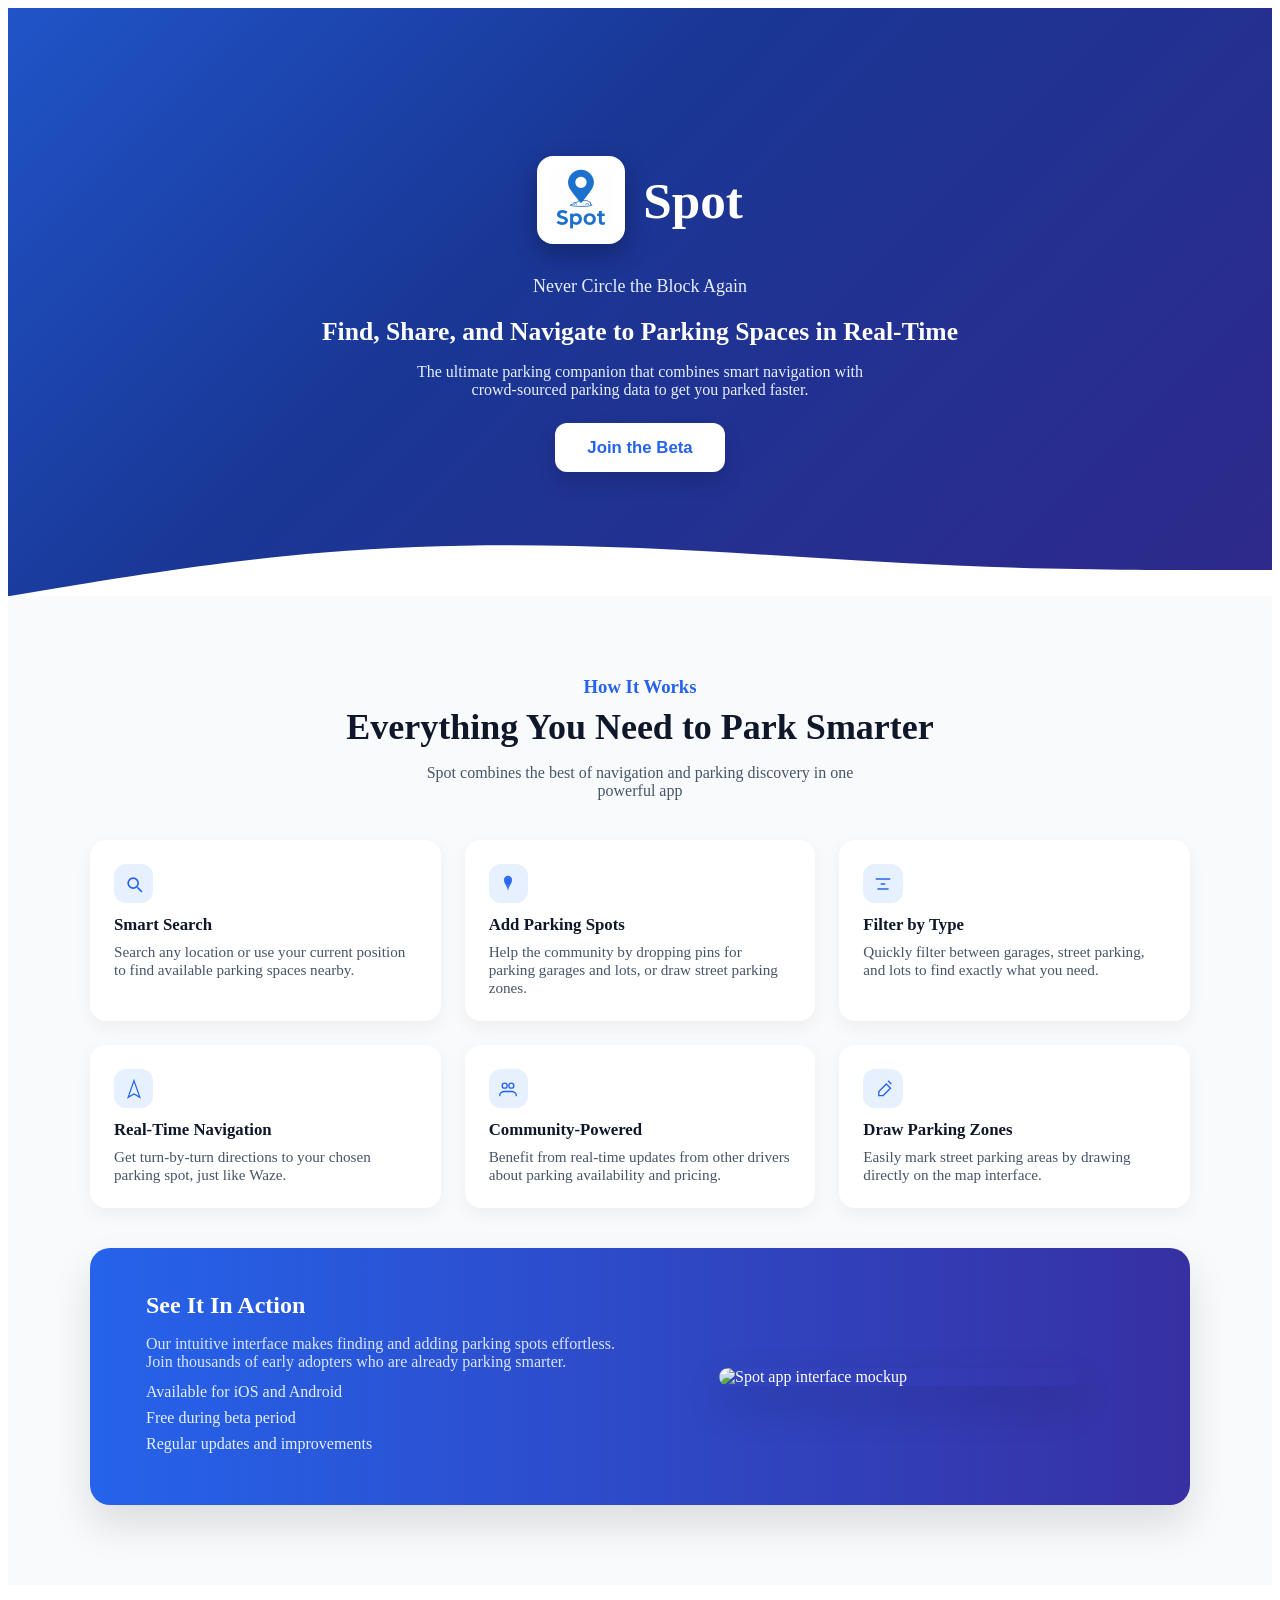
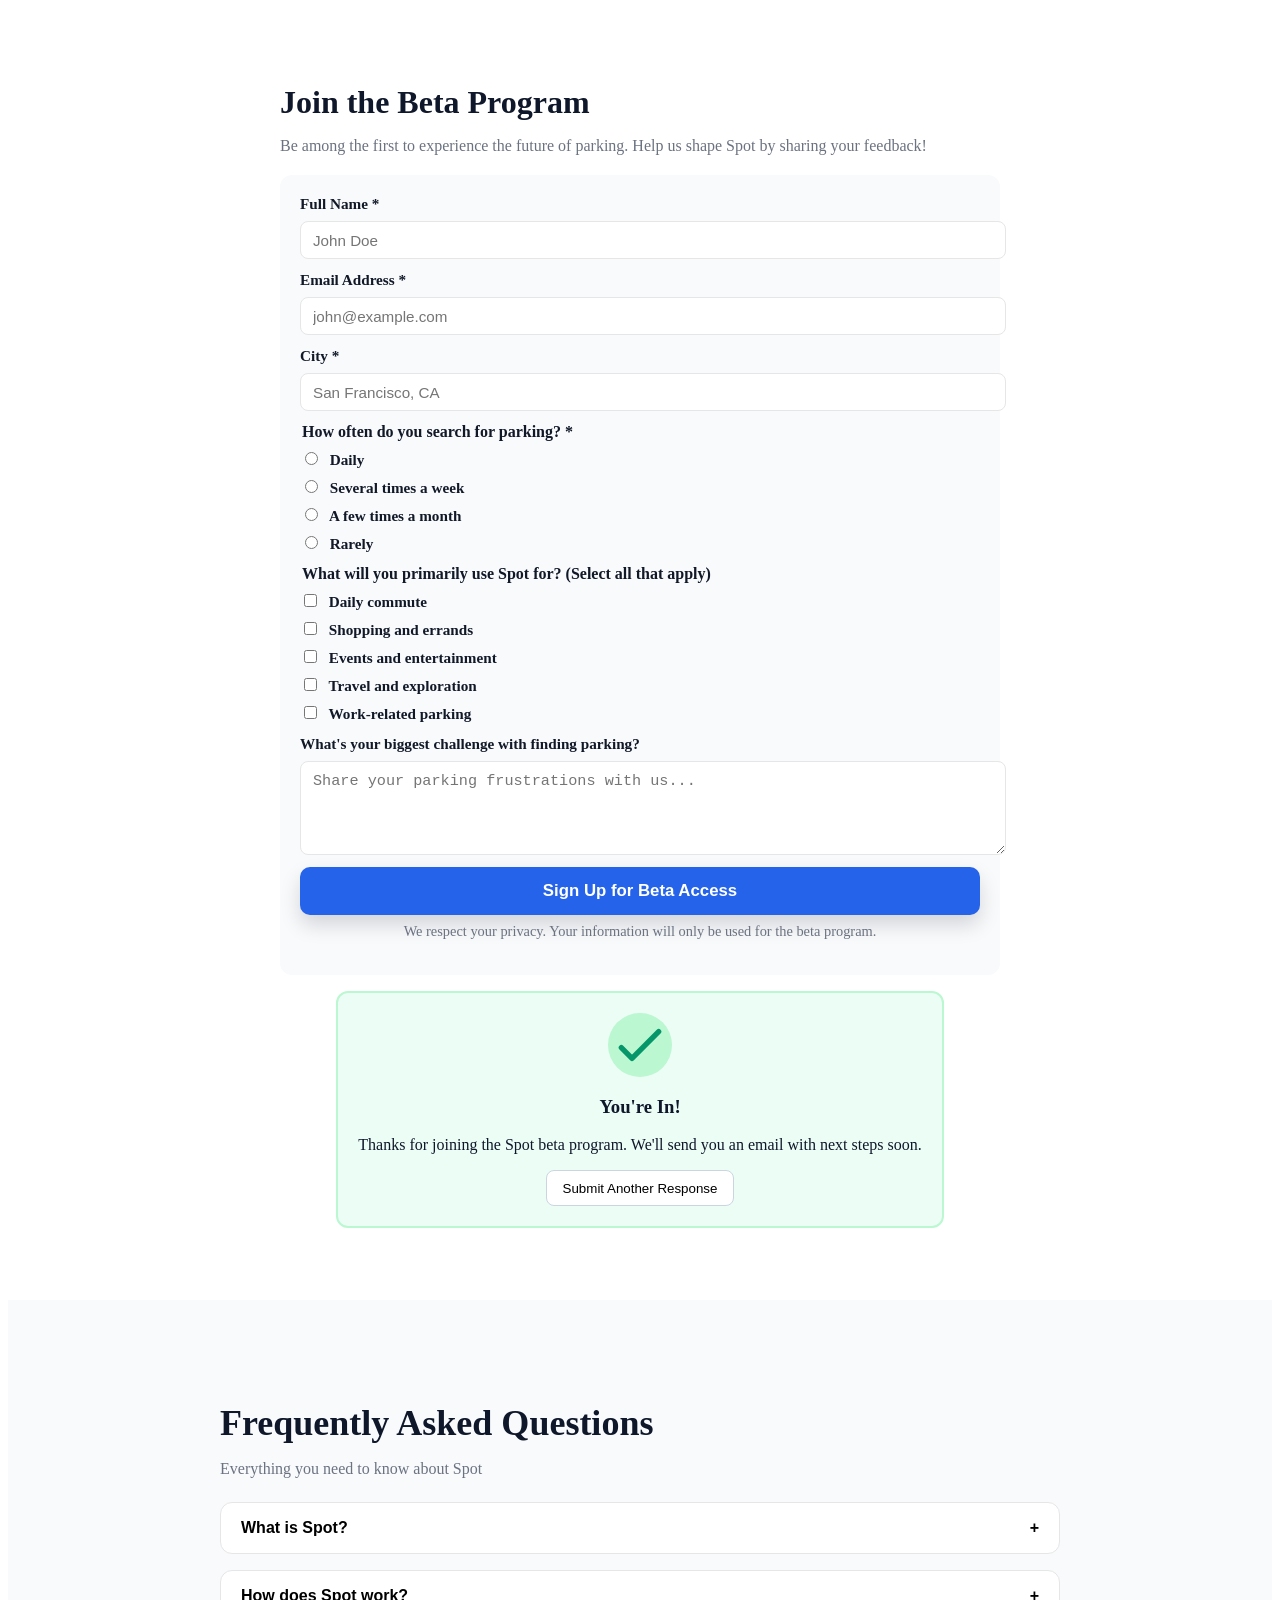
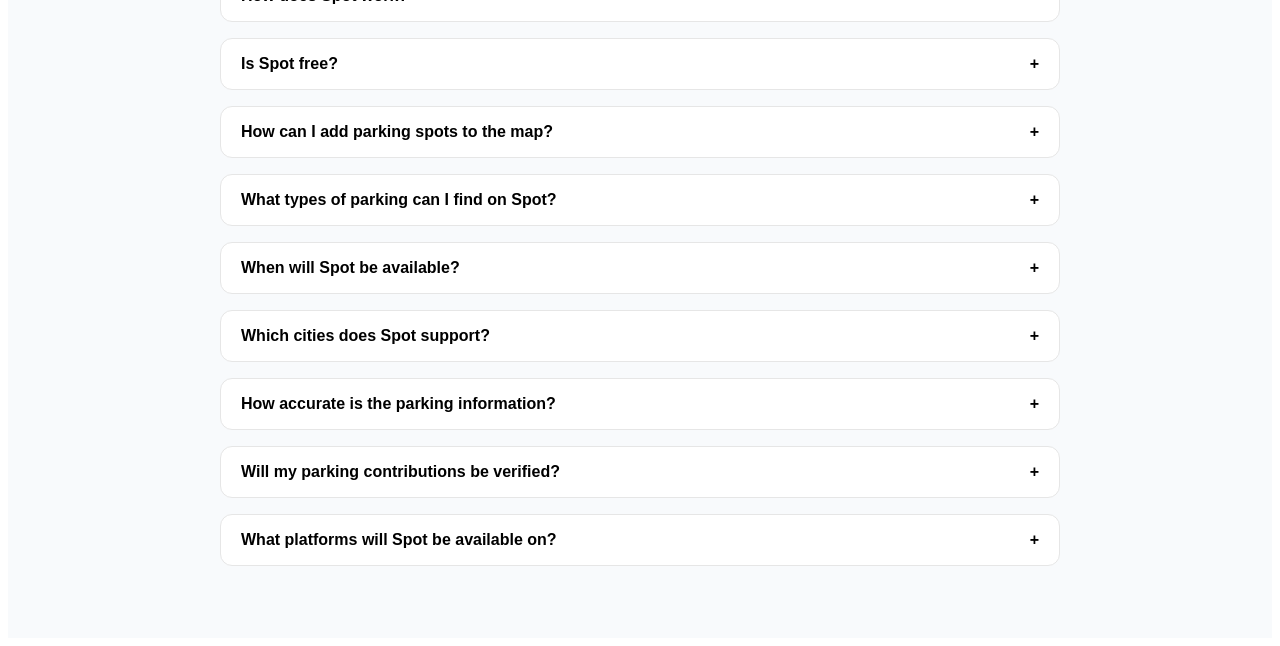
==== index.html @ 04f31eb8 "changes" ====
<!DOCTYPE html>
<html lang="en">
<head>
  <meta charset="UTF-8" />
  <meta name="viewport" content="width=device-width, initial-scale=1.0" />
  <title>Spot – Your Smart Location Companion</title>
  <link rel="stylesheet" href="landing-page.css" />
</head>
<body>

  <!-- Hero Section -->
  <header class="hero" role="banner">
    <div class="hero-inner">
      <div class="logo-heading" aria-hidden="false">
        <div class="logo-wrap" aria-hidden="true">
          <img src="../images/spot_logo.PNG" alt="Spot logo" class="hero-logo" />
        </div>
        <h1>Spot</h1>
      </div>

      <p class="tagline">Never Circle the Block Again</p>

      <h2 class="hero-title">Find, Share, and Navigate to Parking Spaces in Real-Time</h2>

      <p class="lead">
        The ultimate parking companion that combines smart navigation with crowd-sourced parking data to get you parked faster.
      </p>

      <button class="btn-primary" id="getStartedBtn">Join the Beta</button>
    </div>

    <!-- Decorative wave (white) -->
    <div class="wave" aria-hidden="true">
      <svg viewBox="0 0 1440 120" xmlns="http://www.w3.org/2000/svg" preserveAspectRatio="none">
        <path d="M0 120L60 110C120 100 240 80 360 70C480 60 600 60 720 65C840 70 960 80 1080 85C1200 90 1320 90 1380 90L1440 90V120H1380C1320 120 1200 120 1080 120C960 120 840 120 720 120C600 120 480 120 360 120C240 120 120 120 60 120H0Z" fill="#fff"/>
      </svg>
    </div>
  </header>

  <!-- Features Section -->
  <section class="features-section" aria-labelledby="features-heading">
    <div class="container">
      <div class="features-intro text-center">
        <h3 class="features-subtitle">How It Works</h3>
        <h2 id="features-heading" class="features-title">Everything You Need to Park Smarter</h2>
        <p class="features-lead">Spot combines the best of navigation and parking discovery in one powerful app</p>
      </div>

      <!-- Features grid -->
      <div class="features-grid">
        <article class="feature-card">
          <div class="feature-icon" aria-hidden="true">
            <svg viewBox="0 0 24 24" fill="none" stroke="currentColor" class="icon-svg">
              <circle cx="11" cy="11" r="6" stroke-width="2"></circle>
              <path d="M21 21l-4.35-4.35" stroke-width="2" stroke-linecap="round"></path>
            </svg>
          </div>
          <h4 class="feature-title">Smart Search</h4>
          <p class="feature-desc">Search any location or use your current position to find available parking spaces nearby.</p>
        </article>

        <article class="feature-card">
          <div class="feature-icon" aria-hidden="true">
            <svg viewBox="0 0 24 24" class="icon-svg" fill="none" stroke="currentColor">
              <path d="M12 11a2 2 0 1 0 0-4 2 2 0 0 0 0 4z" stroke-width="2"></path>
              <path d="M12 2c2.8 0 5 2 5 4.8 0 4.9-5 8.2-5 14.2 0-6-5-9.3-5-14.2C7 4 9.2 2 12 2z" stroke-width="0" fill="currentColor" opacity="0.9"></path>
            </svg>
          </div>
          <h4 class="feature-title">Add Parking Spots</h4>
          <p class="feature-desc">Help the community by dropping pins for parking garages and lots, or draw street parking zones.</p>
        </article>

        <article class="feature-card">
          <div class="feature-icon" aria-hidden="true">
            <svg viewBox="0 0 24 24" class="icon-svg" fill="none" stroke="currentColor">
              <path d="M4 6h16M10 12h4M6 18h12" stroke-width="2" stroke-linecap="round"></path>
            </svg>
          </div>
          <h4 class="feature-title">Filter by Type</h4>
          <p class="feature-desc">Quickly filter between garages, street parking, and lots to find exactly what you need.</p>
        </article>

        <article class="feature-card">
          <div class="feature-icon" aria-hidden="true">
            <svg viewBox="0 0 24 24" class="icon-svg" fill="none" stroke="currentColor">
              <path d="M12 2l7 20-7-4-7 4 7-20z" stroke-width="1.5"></path>
            </svg>
          </div>
          <h4 class="feature-title">Real-Time Navigation</h4>
          <p class="feature-desc">Get turn-by-turn directions to your chosen parking spot, just like Waze.</p>
        </article>

        <article class="feature-card">
          <div class="feature-icon" aria-hidden="true">
            <svg viewBox="0 0 24 24" class="icon-svg" fill="none" stroke="currentColor">
              <path d="M16 11c1.7 0 3-1.3 3-3s-1.3-3-3-3-3 1.3-3 3 1.3 3 3 3zM8 11c1.7 0 3-1.3 3-3S9.7 5 8 5 5 6.3 5 8s1.3 3 3 3z" stroke-width="1.6"></path>
              <path d="M2 20c0-3 3-5 6-5h8c3 0 6 2 6 5" stroke-width="1.6" stroke-linecap="round"></path>
            </svg>
          </div>
          <h4 class="feature-title">Community-Powered</h4>
          <p class="feature-desc">Benefit from real-time updates from other drivers about parking availability and pricing.</p>
        </article>

        <article class="feature-card">
          <div class="feature-icon" aria-hidden="true">
            <svg viewBox="0 0 24 24" class="icon-svg" fill="none" stroke="currentColor">
              <path d="M12 20l9-9-5-5-9 9v5h5z" stroke-width="1.6"></path>
              <path d="M18 2l4 4" stroke-width="1.6"></path>
            </svg>
          </div>
          <h4 class="feature-title">Draw Parking Zones</h4>
          <p class="feature-desc">Easily mark street parking areas by drawing directly on the map interface.</p>
        </article>
      </div>

      <!-- App Preview block -->
      <div class="app-preview">
        <div class="app-preview-inner">
          <div class="app-preview-text">
            <h4 class="app-preview-title">See It In Action</h4>
            <p class="app-preview-lead">Our intuitive interface makes finding and adding parking spots effortless. Join thousands of early adopters who are already parking smarter.</p>
            <ul class="app-preview-list">
              <li>Available for iOS and Android</li>
              <li>Free during beta period</li>
              <li>Regular updates and improvements</li>
            </ul>
          </div>

          <div class="app-preview-image">
            <img src="https://images.unsplash.com/photo-1629697776809-f37ceac39e77?crop=entropy&cs=tinysrgb&fit=max&fm=jpg&ixid=M3w3Nzg4Nzd8MHwxfHNlYXJjaHwxfHxtb2JpbGUlMjBhcHAlMjBtb2NrdXB8ZW58MXx8fHwxNzU5OTU0MTg3fDA&ixlib=rb-4.1.0&q=80&w=1080&utm_source=figma&utm_medium=referral" alt="Spot app interface mockup" class="preview-img" />
          </div>
        </div>
      </div>
    </div>
  </section>

  <!-- Beta Signup -->
  <section id="signup" class="beta-signup">
    <div class="container">
      <div class="signup-inner">
        <div class="signup-intro text-center">
          <h2 class="signup-title">Join the Beta Program</h2>
          <p class="signup-lead">Be among the first to experience the future of parking. Help us shape Spot by sharing your feedback!</p>
        </div>

        <form id="betaForm" class="signup-form" novalidate>
          <div class="form-row">
            <label for="name">Full Name *</label>
            <input id="name" name="name" type="text" required placeholder="John Doe" />
          </div>

          <div class="form-row">
            <label for="email">Email Address *</label>
            <input id="email" name="email" type="email" required placeholder="john@example.com" />
          </div>

          <div class="form-row">
            <label for="city">City *</label>
            <input id="city" name="city" type="text" required placeholder="San Francisco, CA" />
          </div>

          <fieldset class="form-row">
            <legend>How often do you search for parking? *</legend>
            <label><input type="radio" name="parkingFrequency" value="daily" required /> Daily</label>
            <label><input type="radio" name="parkingFrequency" value="weekly" /> Several times a week</label>
            <label><input type="radio" name="parkingFrequency" value="monthly" /> A few times a month</label>
            <label><input type="radio" name="parkingFrequency" value="rarely" /> Rarely</label>
          </fieldset>

          <fieldset class="form-row">
            <legend>What will you primarily use Spot for? (Select all that apply)</legend>
            <label><input type="checkbox" name="primaryUse" value="commute" /> Daily commute</label>
            <label><input type="checkbox" name="primaryUse" value="shopping" /> Shopping and errands</label>
            <label><input type="checkbox" name="primaryUse" value="events" /> Events and entertainment</label>
            <label><input type="checkbox" name="primaryUse" value="travel" /> Travel and exploration</label>
            <label><input type="checkbox" name="primaryUse" value="work" /> Work-related parking</label>
          </fieldset>

          <div class="form-row">
            <label for="feedback">What's your biggest challenge with finding parking?</label>
            <textarea id="feedback" name="feedback" rows="4" placeholder="Share your parking frustrations with us..."></textarea>
          </div>

          <button type="submit" class="btn-primary btn-full">Sign Up for Beta Access</button>

          <p class="privacy-note">We respect your privacy. Your information will only be used for the beta program.</p>
        </form>

        <!-- Success message (hidden until submit) -->
        <div id="signupSuccess" class="signup-success" hidden>
          <div class="success-card">
            <div class="success-icon" aria-hidden="true">
              <svg viewBox="0 0 24 24" fill="none" stroke="currentColor">
                <path d="M5 13l4 4L19 7" stroke-width="2" stroke-linecap="round" stroke-linejoin="round"></path>
              </svg>
            </div>
            <h3>You're In!</h3>
            <p>Thanks for joining the Spot beta program. We'll send you an email with next steps soon.</p>
            <button id="signupAgain" class="btn-outline">Submit Another Response</button>
          </div>
        </div>
      </div>
    </div>
  </section>

  <!-- FAQ Section -->
  <section class="faq-section" aria-labelledby="faq-heading">
    <div class="container">
      <div class="text-center mb-12">
        <h2 id="faq-heading" class="faq-title">Frequently Asked Questions</h2>
        <p class="faq-lead">Everything you need to know about Spot</p>
      </div>

      <div class="faq-list" id="faqList">
        <!-- FAQ items will be rendered here by the script -->
      </div>
    </div>
  </section>

  <script>
    // CTA button scrolls to signup
    document.getElementById('getStartedBtn')?.addEventListener('click', function(){
      document.getElementById('signup')?.scrollIntoView({ behavior: 'smooth' });
    });

    // Beta form handling
    (function(){
      const form = document.getElementById('betaForm');
      const success = document.getElementById('signupSuccess');
      const signupAgain = document.getElementById('signupAgain');
      if (form) {
        form.addEventListener('submit', function(e){
          e.preventDefault();
          if (!form.checkValidity()) { form.reportValidity(); return; }

          // collect data
          const fd = new FormData(form);
          const data = {};
          for (const [k,v] of fd.entries()) {
            if (data[k]) {
              if (!Array.isArray(data[k])) data[k] = [data[k]];
              data[k].push(v);
            } else data[k] = v;
          }
          console.log('Beta signup:', data);

          // show success UI
          form.hidden = true;
          if (success) success.hidden = false;
        });
      }
      if (signupAgain) signupAgain.addEventListener('click', function(){
        form.reset(); form.hidden = false; success.hidden = true;
      });
    })();

    // FAQ data and renderer (inline; replace with fetch('data/faqs.json') if preferred)
    (function(){
      const faqs = [
        { question: "What is Spot?", answer: "Spot is a mobile app that helps you find, share, and navigate to parking spaces in real-time. We combine smart navigation (like Waze) with comprehensive parking data (like Parkopedia) to help you park faster and easier." },
        { question: "How does Spot work?", answer: "Simply search for your destination or use your current location to find nearby parking. Filter by type (garage, street, or lot), see real-time availability, and get turn-by-turn directions. You can also contribute by adding new parking spots or updating existing ones." },
        { question: "Is Spot free?", answer: "Yes! Spot is completely free during our beta period. We're focused on building the best parking experience possible with help from our community of beta testers." },
        { question: "How can I add parking spots to the map?", answer: "Adding parking is easy! You can drop a pin for garages and lots, or use our drawing tool to mark street parking zones. Your contributions help other drivers and make Spot better for everyone." },
        { question: "What types of parking can I find on Spot?", answer: "Spot shows three main types of parking: parking garages (covered multi-level facilities), street parking (on-street metered or free spots), and parking lots (open-air parking areas). You can filter by type to find exactly what you need." },
        { question: "When will Spot be available?", answer: "We're currently in beta testing and working hard to launch soon! Beta testers will get early access to the app before our public release. Sign up above to join the beta program." },
        { question: "Which cities does Spot support?", answer: "We're starting with major metropolitan areas and expanding based on beta tester feedback. During signup, let us know your city so we can prioritize coverage in your area." },
        { question: "How accurate is the parking information?", answer: "Spot uses crowd-sourced data from our community of users, combined with official parking databases. The more people use Spot, the more accurate and up-to-date our information becomes. Real-time updates ensure you always have the latest information." },
        { question: "Will my parking contributions be verified?", answer: "Yes! We use a combination of automated validation and community reporting to ensure parking data is accurate. Users can report issues or confirm parking spots, creating a self-regulating community." },
        { question: "What platforms will Spot be available on?", answer: "Spot will be available on both iOS and Android. Beta testers will receive download links for their preferred platform when we launch." }
      ];

      const container = document.getElementById('faqList');
      if (!container) return;

      faqs.forEach((faq, idx) => {
        const item = document.createElement('div');
        item.className = 'faq-item';

        const id = `faq${idx+1}`;
        const btn = document.createElement('button');
        btn.className = 'faq-question';
        btn.type = 'button';
        btn.id = `${id}-btn`;
        btn.setAttribute('aria-expanded', 'false');
        btn.setAttribute('aria-controls', id);
        btn.innerHTML = `${faq.question} <span class="faq-chevron" aria-hidden="true">+</span>`;

        const answer = document.createElement('div');
        answer.className = 'faq-answer';
        answer.id = id;
        answer.setAttribute('role', 'region');
        answer.setAttribute('aria-labelledby', `${id}-btn`);
        answer.hidden = true;
        answer.innerText = faq.answer;

        item.appendChild(btn);
        item.appendChild(answer);
        container.appendChild(item);
      });

      // single-collapsible behavior
      container.addEventListener('click', function(e){
        const btn = e.target.closest('.faq-question');
        if (!btn) return;
        const item = btn.closest('.faq-item');
        const answerId = btn.getAttribute('aria-controls');
        const answer = document.getElementById(answerId);
        const isOpen = item.classList.contains('open');

        // close others
        Array.from(container.querySelectorAll('.faq-item.open')).forEach(openItem => {
          if (openItem !== item) {
            openItem.classList.remove('open');
            const openBtn = openItem.querySelector('.faq-question');
            const openAnswer = openItem.querySelector('.faq-answer');
            if (openBtn) openBtn.setAttribute('aria-expanded', 'false');
            if (openAnswer) openAnswer.hidden = true;
          }
        });

        if (isOpen) {
          item.classList.remove('open');
          btn.setAttribute('aria-expanded', 'false');
          if (answer) answer.hidden = true;
        } else {
          item.classList.add('open');
          btn.setAttribute('aria-expanded', 'true');
          if (answer) answer.hidden = false;
        }
      });

    })();
  </script>

</body>
---- landing-page.css ----
/* ===== Hero styles (paste or merge) ===== */

/* Optional: add these variables near the top of your CSS if not present */
:root {
  --blue-600: #2563eb;
  --blue-700: #1e40af;
  --indigo-800: #3730a3;
  --blue-100: #e6f0ff;
  --white: #ffffff;
}

.hero {
  position: relative;
  overflow: hidden;
  display: flex;
  align-items: center;
  justify-content: center;
  text-align: center;
  min-height: 420px;
  padding: 6rem 1rem 4.5rem;
  background: linear-gradient(135deg, var(--blue-600) 0%, var(--blue-700) 40%, var(--indigo-800) 100%);
  color: var(--white);
}

/* subtle overlay like in your TSX */
.hero::before {
  content: "";
  position: absolute;
  inset: 0;
  background: rgba(0,0,0,0.15);
  pointer-events: none;
}

/* content wrapper to sit above overlay */
.hero-inner {
  position: relative;
  max-width: 1100px;
  width: 100%;
  padding: 0 1rem;
  z-index: 2;
}

/* logo + h1 layout */
.logo-heading {
  display: inline-flex;
  align-items: center;
  gap: 18px;
  margin-bottom: 1rem;
  justify-content: center;
}

.logo-wrap {
  background: var(--white);
  padding: 12px;
  border-radius: 16px;
  box-shadow: 0 10px 25px rgba(2,6,23,0.3);
  display: inline-flex;
  align-items: center;
  justify-content: center;
}

.hero-logo {
  width: 64px;
  height: 64px;
  object-fit: cover;
  border-radius: 12px;
  display: block;
}

/* headings & text */
.hero h1 {
  margin: 0;
  font-size: 3.2rem;
  line-height: 1;
  color: var(--white);
}

.tagline {
  color: var(--blue-100);
  font-size: 1.125rem;
  margin: 1rem auto 0.75rem;
  max-width: 60ch;
}

.hero-title {
  margin: 1.25rem auto 1rem;
  color: var(--white);
  font-size: 1.6rem;
  max-width: 70ch;
}

.lead {
  color: var(--blue-100);
  max-width: 56ch;
  margin: 0 auto 1.5rem;
  font-size: 1rem;
}

/* CTA button */
.btn-primary {
  display: inline-block;
  background: var(--white);
  color: var(--blue-600);
  padding: 0.9rem 2rem;
  border-radius: 12px;
  font-weight: 700;
  text-decoration: none;
  box-shadow: 0 10px 20px rgba(2,6,23,0.15);
  border: 0;
  cursor: pointer;
  font-size: 1.05rem;
}
.btn-primary:hover { opacity: 0.95; transform: translateY(-1px); }

/* wave */
.wave {
  position: absolute;
  left: 0;
  right: 0;
  bottom: 0;
  z-index: 1;
  line-height: 0;
  pointer-events: none;
}
.wave svg { display: block; width: 100%; height: auto; min-height: 80px; }

/* small screens */
@media (max-width: 640px) {
  .hero { padding: 3.5rem 1rem 3rem; min-height: 380px; }
  .hero h1 { font-size: 2.1rem; }
  .hero-title { font-size: 1.25rem; }
  .hero-logo { width: 48px; height: 48px; }
}

/* Features section styles */
.features-section {
  padding: 5rem 1rem;
  background: #f9fafb; /* light gray background */
  color: #0f172a;
}
.container {
  max-width: 1100px;
  margin: 0 auto;
  padding: 0 1rem;
}

/* Intro */
.features-intro { margin-bottom: 2.5rem; text-align: center; max-width: 820px; margin-left: auto; margin-right: auto; }
.features-subtitle { color: #2563eb; margin: 0; font-weight: 700; text-align: center; }
.features-title { font-size: 2.25rem; margin: 0.5rem auto 1rem; color: #0f172a; text-align: center; }
.features-lead { color: #475569; max-width: 54ch; margin: 0 auto; text-align: center; }

/* Grid */
.features-grid {
  display: grid;
  gap: 1.5rem;
  grid-template-columns: 1fr;
  margin-bottom: 2.5rem;
}
@media (min-width: 768px) {
  .features-grid { grid-template-columns: repeat(2, 1fr); }
}
@media (min-width: 1024px) {
  .features-grid { grid-template-columns: repeat(3, 1fr); }
}

/* Feature card */
.feature-card {
  background: #ffffff;
  padding: 1.5rem;
  border-radius: 16px;
  box-shadow: 0 6px 18px rgba(2,6,23,0.05);
  transition: box-shadow 200ms ease, transform 200ms ease;
}
.feature-card:hover {
  box-shadow: 0 12px 30px rgba(2,6,23,0.08);
  transform: translateY(-4px);
}
.feature-icon {
  width: fit-content;
  background: #e6f0ff; /* blue-100 */
  padding: 0.6rem;
  border-radius: 12px;
  display: inline-flex;
  margin-bottom: 0.75rem;
  color: #2563eb; /* blue-600 */
}
.icon-svg { width: 20px; height: 20px; display:block; stroke: currentColor; fill: none; }

/* Titles and text */
.feature-title { margin: 0 0 0.5rem; font-size: 1.05rem; color: #0f172a; }
.feature-desc { margin: 0; color: #475569; font-size: 0.95rem; }

/* App preview */
.app-preview {
  border-radius: 20px;
  overflow: hidden;
  background: linear-gradient(90deg, #2563eb 0%, #3730a3 100%);
  color: #fff;
  box-shadow: 0 20px 40px rgba(2,6,23,0.12);
}
.app-preview-inner {
  display: grid;
  grid-template-columns: 1fr;
  gap: 1rem;
  align-items: center;
  padding: 1.25rem;
}
@media (min-width: 768px) {
  .app-preview-inner { grid-template-columns: 1fr 1fr; padding: 2.5rem; }
}
.app-preview-text { padding: 0.25rem 1rem; }
.app-preview-title { font-size: 1.5rem; margin: 0 0 0.5rem; }
.app-preview-lead { color: rgba(236, 245, 255, 0.9); margin-bottom: 0.75rem; }
.app-preview-list { list-style: none; padding: 0; margin: 0; color: #e6f0ff; }
.app-preview-list li { display:flex; gap:0.75rem; align-items:center; margin-bottom: 0.5rem; }

/* Image */
.app-preview-image { display:flex; justify-content:center; padding: 0.75rem; }
.preview-img { width:100%; max-width:360px; border-radius: 14px; box-shadow: 0 18px 40px rgba(2,6,23,0.18); object-fit: cover; }

/* Small screens */
@media (max-width: 640px) {
  .features-title { font-size: 1.5rem; }
  .feature-title { font-size: 1rem; }
  .preview-img { max-width: 280px; }
}

/* Beta signup styles */
.beta-signup { padding: 4.5rem 1rem; background: #ffffff; color: #0f172a; }
.beta-signup .container { max-width: 720px; margin: 0 auto; padding: 0 1rem; }
.signup-inner { position: relative; }
.signup-title { font-size: 2rem; margin-bottom: 0.5rem; color: #0f172a; }
.signup-lead { color: #6b7280; margin-bottom: 1.25rem; }

/* Form */
.signup-form { background:#f8fafc; padding: 1.25rem; border-radius: 12px; display:block; gap:1rem; }
.form-row { margin-bottom: 0.75rem; display:flex; flex-direction:column; gap:0.5rem; }
.form-row label { font-weight:600; font-size:0.95rem; color:#111827; }
.form-row input[type="text"],
.form-row input[type="email"],
.form-row textarea {
  padding: 0.6rem 0.75rem;
  border-radius: 8px;
  border: 1px solid #e6e6e6;
  font-size: 0.95rem;
  width:100%;
  background:white;
}

/* Radio/checkbox fieldsets */
.signup-form fieldset { border:0; padding:0; margin:0 0 0.75rem 0; }
.signup-form legend { font-weight:600; margin-bottom:0.5rem; color:#111827; }
.signup-form label > input { margin-right:0.5rem; }

/* Buttons */
.btn-primary.btn-full { width:100%; padding: 0.9rem 1rem; border-radius:10px; background:#2563eb; color:white; border:0; font-weight:700; cursor:pointer; }
.btn-outline { padding:0.6rem 1rem; border-radius:8px; background:white; border:1px solid #cbd5e1; cursor:pointer; }

/* Privacy note */
.privacy-note { color:#6b7280; font-size:0.9rem; text-align:center; margin-top:0.5rem; }

/* Success card */
.signup-success { display:flex; justify-content:center; margin-top:1rem; }
.success-card { background:#ecfdf5; border:2px solid #bbf7d0; padding:1.25rem; border-radius:12px; text-align:center; }
.success-icon { width:64px; height:64px; display:flex; align-items:center; justify-content:center; margin:0 auto 0.5rem; background:#bbf7d0; border-radius:999px; color:#059669; }

/* FAQ styles */
.faq-section { padding: 4.5rem 1rem; background: #f8fafc; color: #0f172a; }
.faq-section .container { max-width: 840px; margin: 0 auto; padding: 0 1rem; }
.faq-title { font-size: 2.25rem; margin-bottom: 0.5rem; }
.faq-lead { color: #6b7280; margin-bottom: 1.5rem; font-size: 1rem; }

/* Items */
.faq-list { display:flex; flex-direction:column; gap:1rem; }
.faq-item { background:#fff; border:1px solid #e6e6e6; border-radius:12px; overflow:hidden; }
.faq-question {
  appearance:none;
  -webkit-appearance:none;
  background:transparent;
  border:0;
  width:100%;
  text-align:left;
  padding:1rem 1.25rem;
  font-size:1rem;
  font-weight:600;
  cursor:pointer;
  display:flex;
  align-items:center;
  justify-content:space-between;
  gap:1rem;
}
.faq-question:hover { background:#fbfdff; }
.faq-chevron { font-weight:700; transform-origin:center; transition: transform 200ms ease; }

/* Answer panel */
.faq-answer { padding:0 1.25rem 1rem 1.25rem; color:#475569; font-size:0.975rem; }

/* Open state */
.faq-item.open .faq-question { background:#ffffff; }
.faq-item.open .faq-chevron { transform: rotate(45deg); }
.faq-item.open .faq-answer { display:block; }

/* Hidden by default */
.faq-answer[hidden] { display:none; }

/* Responsive */
@media (max-width:640px) {
  .faq-section { padding: 3rem 1rem; }
  .faq-title { font-size:1.5rem; }
}
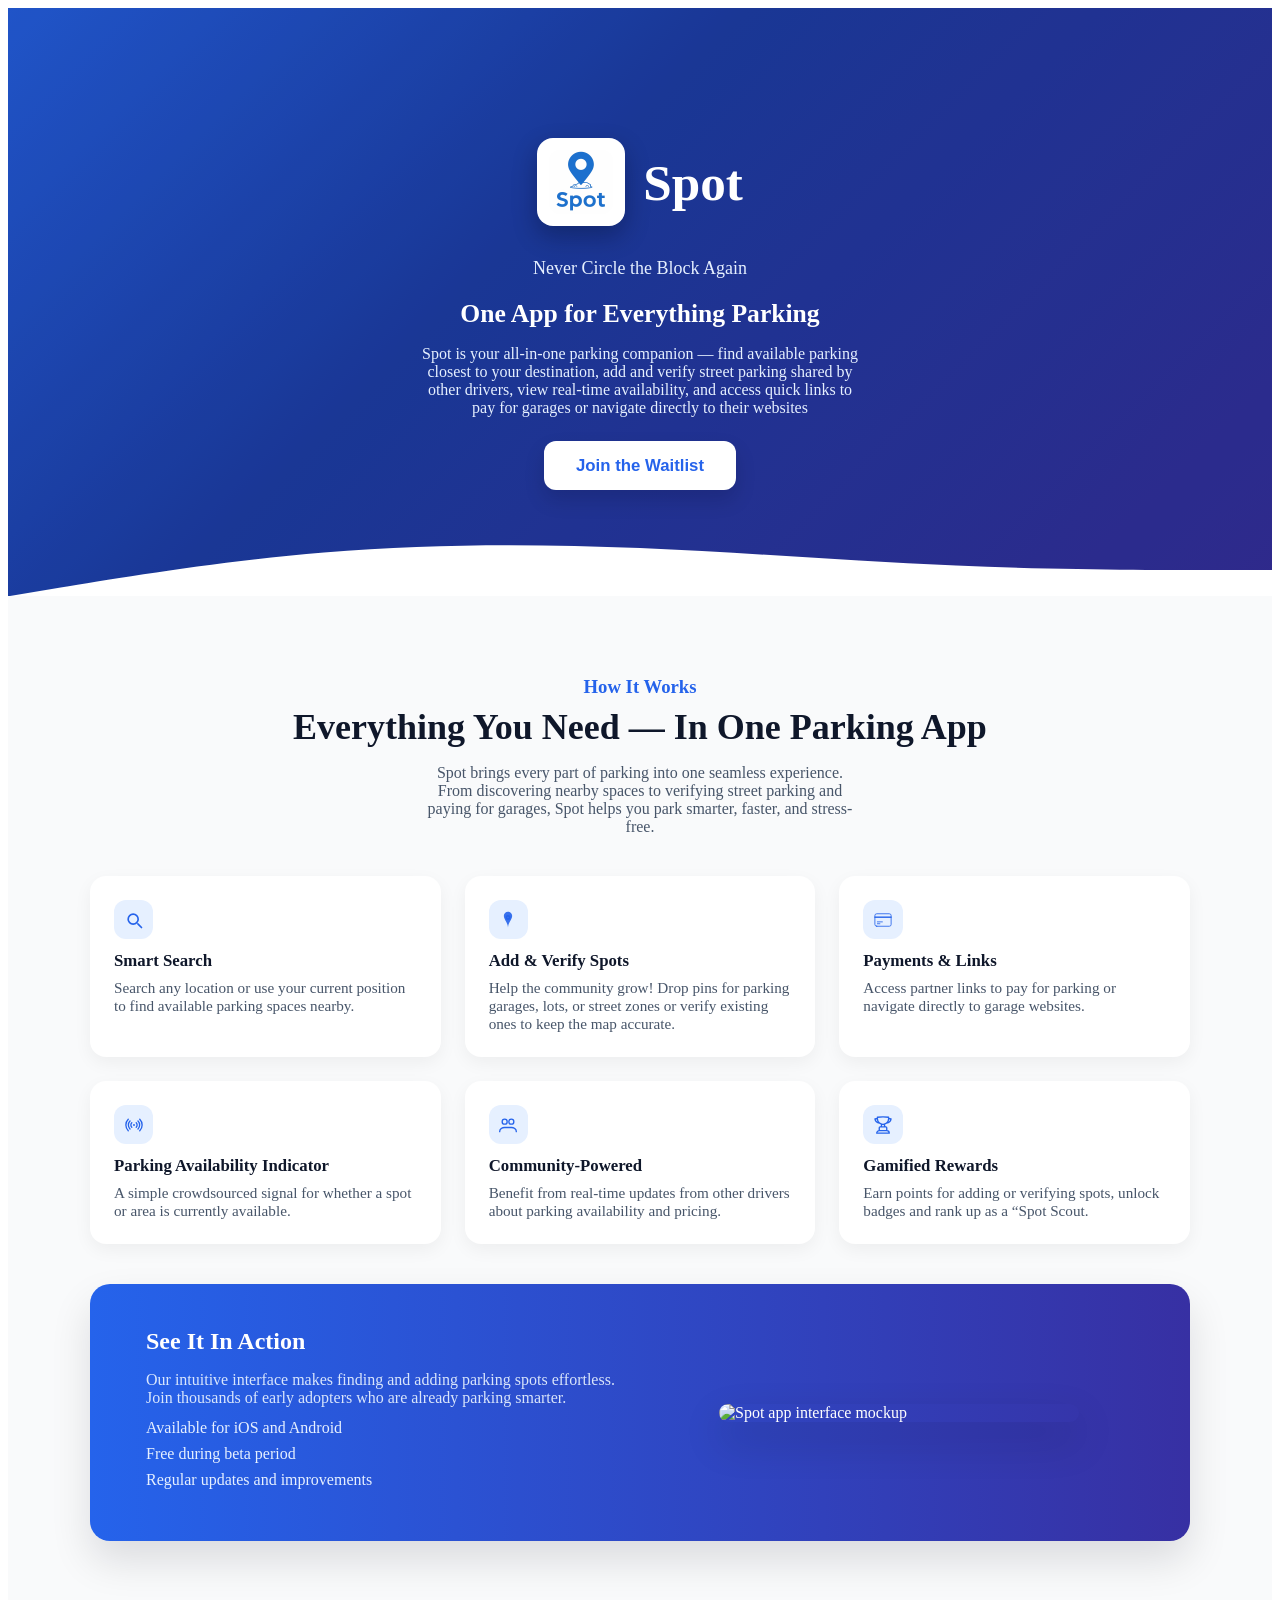
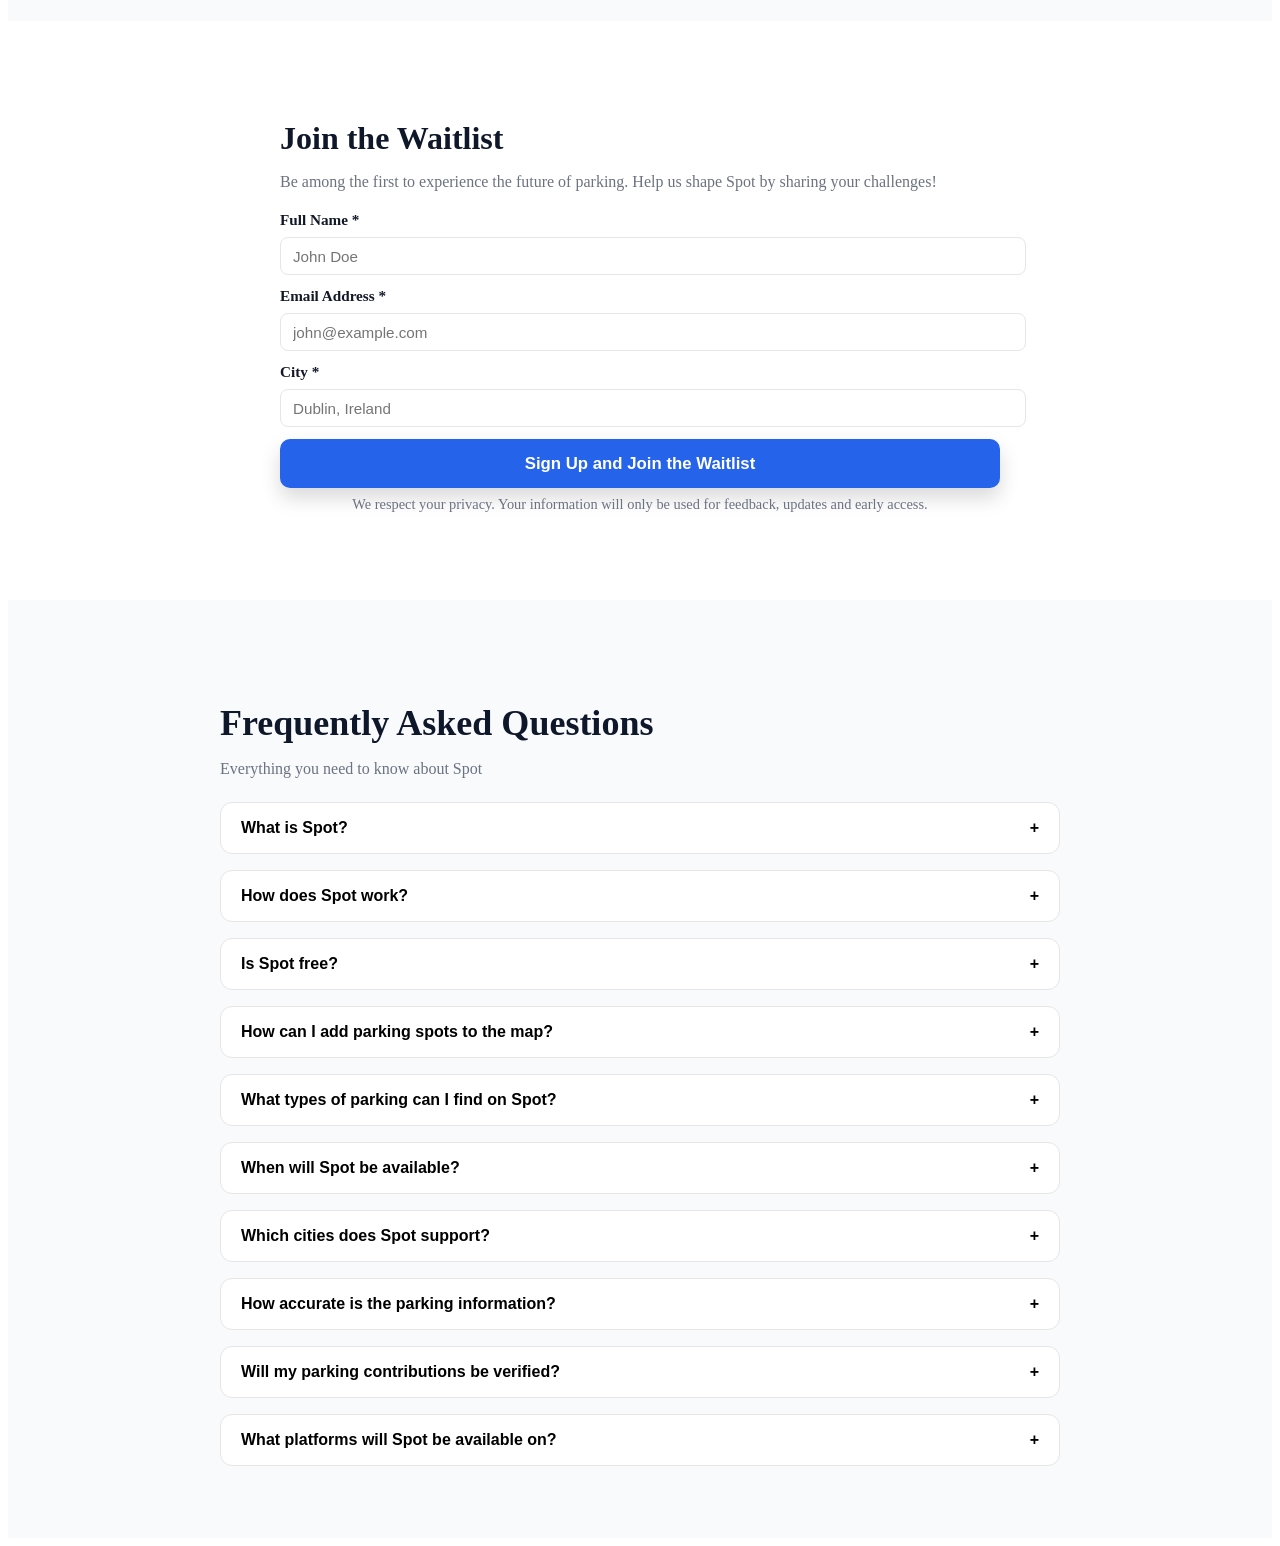
==== commit 54d59cfc: "changes changes" ====
--- a/index.html
+++ b/index.html
@@ -13,20 +13,20 @@
     <div class="hero-inner">
       <div class="logo-heading" aria-hidden="false">
         <div class="logo-wrap" aria-hidden="true">
-          <img src="../images/spot_logo.PNG" alt="Spot logo" class="hero-logo" />
+          <img src="images/spot_logo.PNG" alt="Spot logo" class="hero-logo" />
         </div>
         <h1>Spot</h1>
       </div>
 
       <p class="tagline">Never Circle the Block Again</p>
 
-      <h2 class="hero-title">Find, Share, and Navigate to Parking Spaces in Real-Time</h2>
+      <h2 class="hero-title">One App for Everything Parking</h2>
 
       <p class="lead">
-        The ultimate parking companion that combines smart navigation with crowd-sourced parking data to get you parked faster.
+        Spot is your all-in-one parking companion — find available parking closest to your destination, add and verify street parking shared by other drivers, view real-time availability, and access quick links to pay for garages or navigate directly to their websites
       </p>
 
-      <button class="btn-primary" id="getStartedBtn">Join the Beta</button>
+      <button class="btn-primary" id="getStartedBtn">Join the Waitlist</button>
     </div>
 
     <!-- Decorative wave (white) -->
@@ -42,8 +42,8 @@
     <div class="container">
       <div class="features-intro text-center">
         <h3 class="features-subtitle">How It Works</h3>
-        <h2 id="features-heading" class="features-title">Everything You Need to Park Smarter</h2>
-        <p class="features-lead">Spot combines the best of navigation and parking discovery in one powerful app</p>
+        <h2 id="features-heading" class="features-title">Everything You Need — In One Parking App</h2>
+        <p class="features-lead">Spot brings every part of parking into one seamless experience. From discovering nearby spaces to verifying street parking and paying for garages, Spot helps you park smarter, faster, and stress-free.</p>
       </div>
 
       <!-- Features grid -->
@@ -66,28 +66,30 @@
               <path d="M12 2c2.8 0 5 2 5 4.8 0 4.9-5 8.2-5 14.2 0-6-5-9.3-5-14.2C7 4 9.2 2 12 2z" stroke-width="0" fill="currentColor" opacity="0.9"></path>
             </svg>
           </div>
-          <h4 class="feature-title">Add Parking Spots</h4>
-          <p class="feature-desc">Help the community by dropping pins for parking garages and lots, or draw street parking zones.</p>
-        </article>
-
-        <article class="feature-card">
-          <div class="feature-icon" aria-hidden="true">
-            <svg viewBox="0 0 24 24" class="icon-svg" fill="none" stroke="currentColor">
-              <path d="M4 6h16M10 12h4M6 18h12" stroke-width="2" stroke-linecap="round"></path>
-            </svg>
-          </div>
-          <h4 class="feature-title">Filter by Type</h4>
-          <p class="feature-desc">Quickly filter between garages, street parking, and lots to find exactly what you need.</p>
-        </article>
-
-        <article class="feature-card">
-          <div class="feature-icon" aria-hidden="true">
-            <svg viewBox="0 0 24 24" class="icon-svg" fill="none" stroke="currentColor">
-              <path d="M12 2l7 20-7-4-7 4 7-20z" stroke-width="1.5"></path>
-            </svg>
-          </div>
-          <h4 class="feature-title">Real-Time Navigation</h4>
-          <p class="feature-desc">Get turn-by-turn directions to your chosen parking spot, just like Waze.</p>
+          <h4 class="feature-title">Add & Verify Spots</h4>
+          <p class="feature-desc">Help the community grow! Drop pins for parking garages, lots, or street zones or verify existing ones to keep the map accurate.</p>
+        </article>
+
+        <article class="feature-card">
+          <div class="feature-icon" aria-hidden="true">
+            <svg viewBox="0 0 24 24" class="icon-svg" fill="none" stroke="currentColor">
+              <path stroke-linecap="round" stroke-linejoin="round" d="M2.25 8.25h19.5M2.25 9h19.5m-16.5 5.25h6m-6 2.25h3m-3.75 3h15a2.25 2.25 0 0 0 2.25-2.25V6.75A2.25 2.25 0 0 0 19.5 4.5h-15a2.25 2.25 0 0 0-2.25 2.25v10.5A2.25 2.25 0 0 0 4.5 19.5Z" />
+            </svg>
+
+          </div>
+          <h4 class="feature-title">Payments & Links</h4>
+          <p class="feature-desc">Access partner links to pay for parking or navigate directly to garage websites.</p>
+        </article>
+
+        <article class="feature-card">
+          <div class="feature-icon" aria-hidden="true">
+            <svg viewBox="0 0 24 24" class="icon-svg" fill="none" stroke="currentColor">
+              <path stroke-linecap="round" stroke-linejoin="round" d="M9.348 14.652a3.75 3.75 0 0 1 0-5.304m5.304 0a3.75 3.75 0 0 1 0 5.304m-7.425 2.121a6.75 6.75 0 0 1 0-9.546m9.546 0a6.75 6.75 0 0 1 0 9.546M5.106 18.894c-3.808-3.807-3.808-9.98 0-13.788m13.788 0c3.808 3.807 3.808 9.98 0 13.788M12 12h.008v.008H12V12Zm.375 0a.375.375 0 1 1-.75 0 .375.375 0 0 1 .75 0Z" stroke-width="1.6"></path>
+            </svg>
+
+          </div>
+          <h4 class="feature-title">Parking Availability Indicator</h4>
+          <p class="feature-desc">A simple crowdsourced signal for whether a spot or area is currently available.</p>
         </article>
 
         <article class="feature-card">
@@ -104,12 +106,12 @@
         <article class="feature-card">
           <div class="feature-icon" aria-hidden="true">
             <svg viewBox="0 0 24 24" class="icon-svg" fill="none" stroke="currentColor">
-              <path d="M12 20l9-9-5-5-9 9v5h5z" stroke-width="1.6"></path>
-              <path d="M18 2l4 4" stroke-width="1.6"></path>
-            </svg>
-          </div>
-          <h4 class="feature-title">Draw Parking Zones</h4>
-          <p class="feature-desc">Easily mark street parking areas by drawing directly on the map interface.</p>
+              <path stroke-linecap="round" stroke-linejoin="round" d="M16.5 18.75h-9m9 0a3 3 0 0 1 3 3h-15a3 3 0 0 1 3-3m9 0v-3.375c0-.621-.503-1.125-1.125-1.125h-.871M7.5 18.75v-3.375c0-.621.504-1.125 1.125-1.125h.872m5.007 0H9.497m5.007 0a7.454 7.454 0 0 1-.982-3.172M9.497 14.25a7.454 7.454 0 0 0 .981-3.172M5.25 4.236c-.982.143-1.954.317-2.916.52A6.003 6.003 0 0 0 7.73 9.728M5.25 4.236V4.5c0 2.108.966 3.99 2.48 5.228M5.25 4.236V2.721C7.456 2.41 9.71 2.25 12 2.25c2.291 0 4.545.16 6.75.47v1.516M7.73 9.728a6.726 6.726 0 0 0 2.748 1.35m8.272-6.842V4.5c0 2.108-.966 3.99-2.48 5.228m2.48-5.492a46.32 46.32 0 0 1 2.916.52 6.003 6.003 0 0 1-5.395 4.972m0 0a6.726 6.726 0 0 1-2.749 1.35m0 0a6.772 6.772 0 0 1-3.044 0" stroke-width="1.6"></path>
+            </svg>
+
+          </div>
+          <h4 class="feature-title">Gamified Rewards</h4>
+          <p class="feature-desc">Earn points for adding or verifying spots, unlock badges and rank up as a “Spot Scout.</p>
         </article>
       </div>
 
@@ -139,11 +141,11 @@
     <div class="container">
       <div class="signup-inner">
         <div class="signup-intro text-center">
-          <h2 class="signup-title">Join the Beta Program</h2>
-          <p class="signup-lead">Be among the first to experience the future of parking. Help us shape Spot by sharing your feedback!</p>
+          <h2 class="signup-title">Join the Waitlist</h2>
+          <p class="signup-lead">Be among the first to experience the future of parking. Help us shape Spot by sharing your challenges!</p>
         </div>
 
-        <form id="betaForm" class="signup-form" novalidate>
+        <form id="waitlist-form">
           <div class="form-row">
             <label for="name">Full Name *</label>
             <input id="name" name="name" type="text" required placeholder="John Doe" />
@@ -156,49 +158,29 @@
 
           <div class="form-row">
             <label for="city">City *</label>
-            <input id="city" name="city" type="text" required placeholder="San Francisco, CA" />
-          </div>
-
-          <fieldset class="form-row">
-            <legend>How often do you search for parking? *</legend>
-            <label><input type="radio" name="parkingFrequency" value="daily" required /> Daily</label>
-            <label><input type="radio" name="parkingFrequency" value="weekly" /> Several times a week</label>
-            <label><input type="radio" name="parkingFrequency" value="monthly" /> A few times a month</label>
-            <label><input type="radio" name="parkingFrequency" value="rarely" /> Rarely</label>
-          </fieldset>
-
-          <fieldset class="form-row">
-            <legend>What will you primarily use Spot for? (Select all that apply)</legend>
-            <label><input type="checkbox" name="primaryUse" value="commute" /> Daily commute</label>
-            <label><input type="checkbox" name="primaryUse" value="shopping" /> Shopping and errands</label>
-            <label><input type="checkbox" name="primaryUse" value="events" /> Events and entertainment</label>
-            <label><input type="checkbox" name="primaryUse" value="travel" /> Travel and exploration</label>
-            <label><input type="checkbox" name="primaryUse" value="work" /> Work-related parking</label>
-          </fieldset>
-
-          <div class="form-row">
-            <label for="feedback">What's your biggest challenge with finding parking?</label>
-            <textarea id="feedback" name="feedback" rows="4" placeholder="Share your parking frustrations with us..."></textarea>
-          </div>
-
-          <button type="submit" class="btn-primary btn-full">Sign Up for Beta Access</button>
-
-          <p class="privacy-note">We respect your privacy. Your information will only be used for the beta program.</p>
+            <input id="city" name="city" type="text" required placeholder="Dublin, Ireland" />
+          </div>
+
+          <button type="submit" class="btn-primary btn-full">Sign Up and Join the Waitlist</button>
+
+          <p class="privacy-note">We respect your privacy. Your information will only be used for feedback, updates and early access.</p>
         </form>
 
-        <!-- Success message (hidden until submit) -->
-        <div id="signupSuccess" class="signup-success" hidden>
-          <div class="success-card">
-            <div class="success-icon" aria-hidden="true">
-              <svg viewBox="0 0 24 24" fill="none" stroke="currentColor">
-                <path d="M5 13l4 4L19 7" stroke-width="2" stroke-linecap="round" stroke-linejoin="round"></path>
-              </svg>
-            </div>
-            <h3>You're In!</h3>
-            <p>Thanks for joining the Spot beta program. We'll send you an email with next steps soon.</p>
-            <button id="signupAgain" class="btn-outline">Submit Another Response</button>
-          </div>
-        </div>
+        <script>
+          const scriptURL = 'https://script.google.com/macros/s/AKfycbyDA_r8Icw-vsoQCcMJgOc7H0EXSBMRJIQAY2_M0pGyOuNEkZxo-WJrd9ebnwMSc9L4/exec';
+          const form = document.getElementById('waitlist-form');
+
+          form.addEventListener('submit', e => {
+            e.preventDefault();
+            const data = Object.fromEntries(new FormData(form));
+            fetch(scriptURL, { method: 'POST', body: JSON.stringify(data) })
+              .then(() => {
+                alert("Thanks for joining the Spot beta program. We'll send you an email with next steps soon.");
+                form.reset();
+              })
+              .catch(err => console.error('Error:', err));
+          });
+        </script>
       </div>
     </div>
   </section>
@@ -259,11 +241,11 @@
       const faqs = [
         { question: "What is Spot?", answer: "Spot is a mobile app that helps you find, share, and navigate to parking spaces in real-time. We combine smart navigation (like Waze) with comprehensive parking data (like Parkopedia) to help you park faster and easier." },
         { question: "How does Spot work?", answer: "Simply search for your destination or use your current location to find nearby parking. Filter by type (garage, street, or lot), see real-time availability, and get turn-by-turn directions. You can also contribute by adding new parking spots or updating existing ones." },
-        { question: "Is Spot free?", answer: "Yes! Spot is completely free during our beta period. We're focused on building the best parking experience possible with help from our community of beta testers." },
+        { question: "Is Spot free?", answer: "Yes! Spot is completely free. We're focused on building the best parking experience possible with help from our community of beta testers." },
         { question: "How can I add parking spots to the map?", answer: "Adding parking is easy! You can drop a pin for garages and lots, or use our drawing tool to mark street parking zones. Your contributions help other drivers and make Spot better for everyone." },
         { question: "What types of parking can I find on Spot?", answer: "Spot shows three main types of parking: parking garages (covered multi-level facilities), street parking (on-street metered or free spots), and parking lots (open-air parking areas). You can filter by type to find exactly what you need." },
         { question: "When will Spot be available?", answer: "We're currently in beta testing and working hard to launch soon! Beta testers will get early access to the app before our public release. Sign up above to join the beta program." },
-        { question: "Which cities does Spot support?", answer: "We're starting with major metropolitan areas and expanding based on beta tester feedback. During signup, let us know your city so we can prioritize coverage in your area." },
+        { question: "Which cities does Spot support?", answer: "We're starting with Dublin, Ireland then expanding based on beta tester feedback. During signup, let us know your city so we can prioritize coverage in your area." },
         { question: "How accurate is the parking information?", answer: "Spot uses crowd-sourced data from our community of users, combined with official parking databases. The more people use Spot, the more accurate and up-to-date our information becomes. Real-time updates ensure you always have the latest information." },
         { question: "Will my parking contributions be verified?", answer: "Yes! We use a combination of automated validation and community reporting to ensure parking data is accurate. Users can report issues or confirm parking spots, creating a self-regulating community." },
         { question: "What platforms will Spot be available on?", answer: "Spot will be available on both iOS and Android. Beta testers will receive download links for their preferred platform when we launch." }
